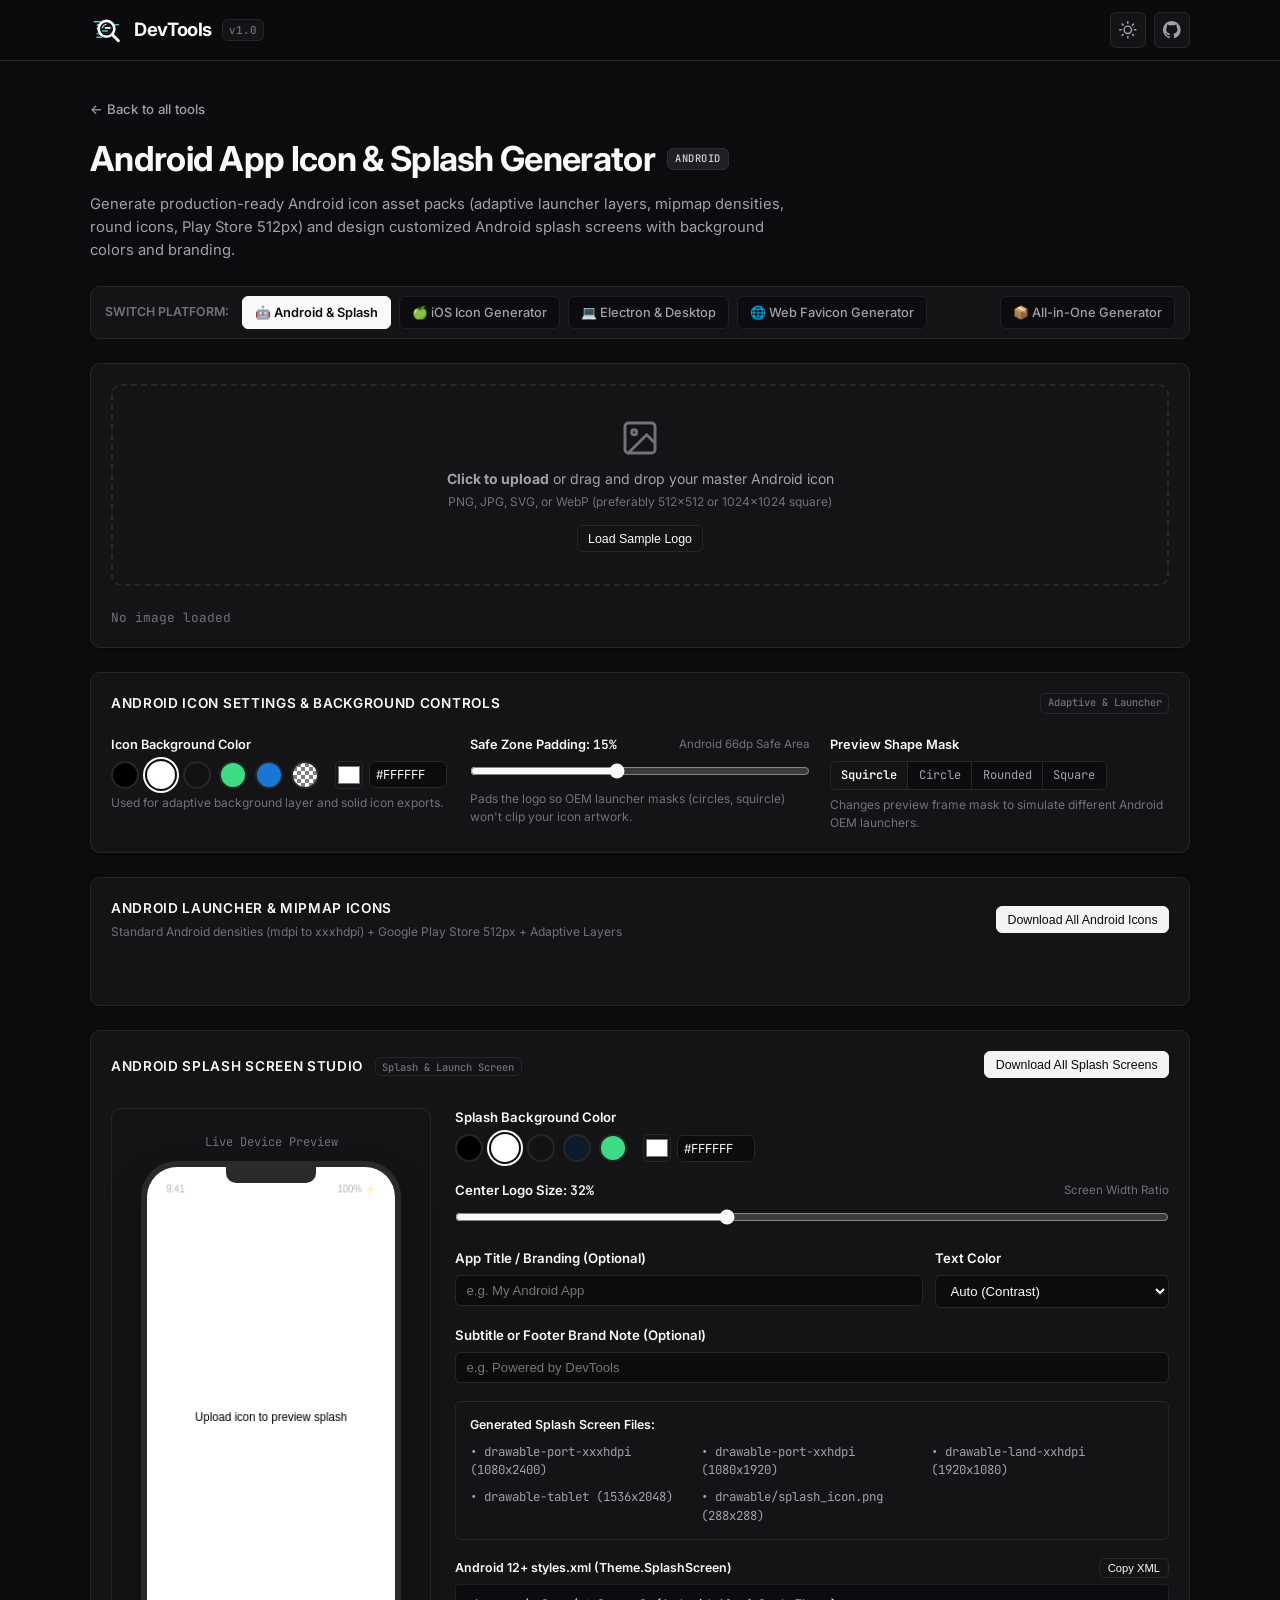
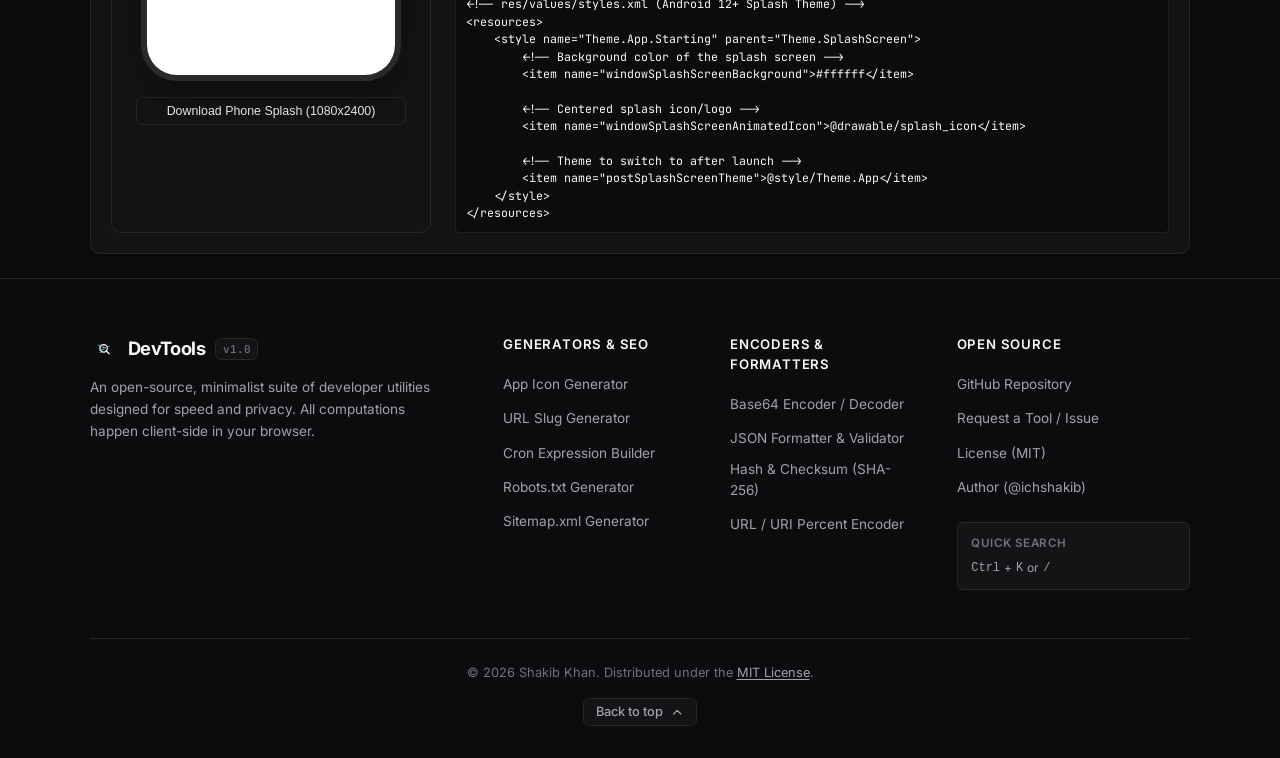
==== tools/android-icon-generator.html @ 8ea45e1c "feat: add suite of icon and splash screen generator tools for Android, iOS, Electron, and web" ====
<!DOCTYPE html>
<html lang="en">
<head>
  <meta charset="UTF-8">
  <meta name="viewport" content="width=device-width, initial-scale=1.0">
  <title>Android App Icon & Splash Screen Generator - DevTools</title>
  <meta name="description" content="Generate complete Android app icon sets (mipmap densities, adaptive icon layers, round icons, Play Store 512px) and create custom Android splash screens with background colors and branding.">
  <link rel="apple-touch-icon" sizes="180x180" href="../favicon_io/apple-touch-icon.png">
  <link rel="icon" type="image/png" sizes="32x32" href="../favicon_io/favicon-32x32.png">
  <link rel="icon" type="image/png" sizes="16x16" href="../favicon_io/favicon-16x16.png">
  <link rel="shortcut icon" href="../favicon_io/favicon.ico">
  <link rel="icon" type="image/x-icon" href="../favicon_io/favicon.ico">
  <link rel="manifest" href="../favicon_io/site.webmanifest">
  <link rel="preconnect" href="https://fonts.googleapis.com">
  <link rel="preconnect" href="https://fonts.gstatic.com" crossorigin>
  <link href="https://fonts.googleapis.com/css2?family=Inter:wght@400;500;600;700&family=JetBrains+Mono:wght@400;500&display=swap" rel="stylesheet">
  <link rel="stylesheet" href="../style.css">
  <script src="../components.js"></script>
  <style>
    .platform-nav-pills {
      display: flex;
      flex-wrap: wrap;
      gap: 0.5rem;
      margin-bottom: 1.5rem;
      padding: 0.6rem 0.85rem;
      background: var(--bg-secondary);
      border: 1px solid var(--border-color);
      border-radius: var(--radius-md);
      align-items: center;
    }
    .platform-nav-pill {
      display: inline-flex;
      align-items: center;
      gap: 0.4rem;
      padding: 0.35rem 0.75rem;
      font-size: 0.8rem;
      font-weight: 500;
      color: var(--text-secondary);
      background: var(--bg-primary);
      border: 1px solid var(--border-subtle);
      border-radius: var(--radius-sm);
      text-decoration: none;
      transition: all var(--transition-fast);
    }
    .platform-nav-pill:hover {
      border-color: var(--border-hover);
      color: var(--text-primary);
      transform: translateY(-1px);
    }
    .platform-nav-pill.active {
      background: var(--text-primary);
      color: var(--bg-primary);
      border-color: var(--text-primary);
      font-weight: 600;
    }
    .color-swatches {
      display: flex;
      align-items: center;
      gap: 0.5rem;
      flex-wrap: wrap;
    }
    .color-swatch-btn {
      width: 28px;
      height: 28px;
      border-radius: 50%;
      border: 2px solid var(--border-color);
      cursor: pointer;
      display: flex;
      align-items: center;
      justify-content: center;
      position: relative;
      transition: transform var(--transition-fast), border-color var(--transition-fast);
    }
    .color-swatch-btn:hover {
      transform: scale(1.15);
      border-color: var(--border-hover);
    }
    .color-swatch-btn.active {
      border-color: var(--text-primary);
      box-shadow: 0 0 0 2px var(--bg-primary), 0 0 0 4px var(--text-primary);
    }
    .color-swatch-btn.transparent {
      background: repeating-conic-gradient(#808080 0% 25%, #ffffff 0% 50%) 50% / 8px 8px;
    }
    .splash-mockup-wrapper {
      display: flex;
      flex-direction: column;
      align-items: center;
      background: var(--bg-secondary);
      border: 1px solid var(--border-color);
      border-radius: var(--radius-md);
      padding: 1.5rem;
    }
    .phone-frame {
      width: 260px;
      height: 520px;
      background: #000;
      border: 6px solid #2a2a2a;
      border-radius: 36px;
      box-shadow: 0 20px 40px rgba(0,0,0,0.3);
      position: relative;
      overflow: hidden;
      display: flex;
      flex-direction: column;
    }
    .phone-notch {
      width: 90px;
      height: 16px;
      background: #2a2a2a;
      position: absolute;
      top: 0;
      left: 50%;
      transform: translateX(-50%);
      border-bottom-left-radius: 10px;
      border-bottom-right-radius: 10px;
      z-index: 10;
    }
    .phone-screen-canvas {
      width: 100%;
      height: 100%;
      display: block;
    }
    .shape-btn-group {
      display: inline-flex;
      border: 1px solid var(--border-color);
      border-radius: var(--radius-sm);
      overflow: hidden;
    }
    .shape-btn {
      padding: 0.35rem 0.65rem;
      font-size: 0.75rem;
      background: var(--bg-primary);
      color: var(--text-secondary);
      border: none;
      border-right: 1px solid var(--border-color);
      cursor: pointer;
      font-family: var(--font-mono);
      transition: background var(--transition-fast), color var(--transition-fast);
    }
    .shape-btn:last-child {
      border-right: none;
    }
    .shape-btn.active {
      background: var(--bg-secondary);
      color: var(--text-primary);
      font-weight: 600;
    }
  </style>
</head>
<body>
  <!-- Shared Header -->
  <header id="site-header" class="site-header"></header>

  <main class="main-content">
    <div class="container">
      <!-- Breadcrumb & Title -->
      <div class="tool-page-header">
        <a href="../index.html" class="back-link">&larr; Back to all tools</a>
        <div class="tool-page-title-row">
          <h1 class="tool-page-title">Android App Icon & Splash Generator</h1>
          <span class="tool-badge">Android</span>
        </div>
        <p class="tool-page-desc">Generate production-ready Android icon asset packs (adaptive launcher layers, mipmap densities, round icons, Play Store 512px) and design customized Android splash screens with background colors and branding.</p>
      </div>

      <!-- Quick Platform Switcher Navigation -->
      <div class="platform-nav-pills">
        <span style="font-size: 0.775rem; font-weight: 600; color: var(--text-muted); margin-right: 0.35rem;">SWITCH PLATFORM:</span>
        <a href="android-icon-generator.html" class="platform-nav-pill active">
          <span>🤖 Android & Splash</span>
        </a>
        <a href="ios-icon-generator.html" class="platform-nav-pill">
          <span>🍏 iOS Icon Generator</span>
        </a>
        <a href="electron-icon-generator.html" class="platform-nav-pill">
          <span>💻 Electron & Desktop</span>
        </a>
        <a href="favicon-generator.html" class="platform-nav-pill">
          <span>🌐 Web Favicon Generator</span>
        </a>
        <a href="app-icon-generator.html" class="platform-nav-pill" style="margin-left: auto;">
          <span>📦 All-in-One Generator</span>
        </a>
      </div>

      <!-- Master Image Upload Dropzone -->
      <div class="tool-panel" style="margin-bottom: 1.5rem;">
        <input type="file" id="image-input" accept="image/*" style="display: none;">
        
        <div id="dropzone" class="dropzone">
          <div class="dropzone-icon">
            <svg viewBox="0 0 24 24" fill="none" stroke="currentColor" stroke-width="1.75" stroke-linecap="round" stroke-linejoin="round">
              <rect x="3" y="3" width="18" height="18" rx="2" ry="2"></rect>
              <circle cx="8.5" cy="8.5" r="1.5"></circle>
              <polyline points="21 15 16 10 5 21"></polyline>
            </svg>
          </div>
          <p class="dropzone-text"><strong>Click to upload</strong> or drag and drop your master Android icon</p>
          <p class="dropzone-subtext">PNG, JPG, SVG, or WebP (preferably 512x512 or 1024x1024 square)</p>
          <div style="margin-top: 0.85rem;">
            <button id="btn-sample-logo" class="btn-sm">Load Sample Logo</button>
          </div>
        </div>

        <div id="master-info" style="display: flex; align-items: center; justify-content: space-between; font-size: 0.8rem; color: var(--text-muted); font-family: var(--font-mono); margin-top: 0.5rem;">
          <span id="file-name-label">No image loaded</span>
          <span id="file-res-label"></span>
        </div>
      </div>

      <!-- Section 1: Android App Icon Settings & Background Controls -->
      <div class="tool-panel" style="margin-bottom: 1.5rem;">
        <div class="panel-header">
          <span class="panel-title">Android Icon Settings & Background Controls</span>
          <span class="brand-badge" style="font-size: 0.65rem;">Adaptive & Launcher</span>
        </div>

        <div style="display: grid; grid-template-columns: repeat(auto-fit, minmax(280px, 1fr)); gap: 1.25rem; margin-top: 0.5rem;">
          <!-- Background Color Selection -->
          <div>
            <label style="display: block; font-size: 0.8rem; font-weight: 600; color: var(--text-primary); margin-bottom: 0.4rem;">
              Icon Background Color
            </label>
            <div class="color-swatches" id="icon-color-swatches">
              <button class="color-swatch-btn" data-color="#000000" style="background: #000000;" title="Solid Black"></button>
              <button class="color-swatch-btn active" data-color="#ffffff" style="background: #ffffff;" title="Solid White"></button>
              <button class="color-swatch-btn" data-color="#121212" style="background: #121212;" title="Dark Charcoal"></button>
              <button class="color-swatch-btn" data-color="#3ddc84" style="background: #3ddc84;" title="Android Green"></button>
              <button class="color-swatch-btn" data-color="#1976d2" style="background: #1976d2;" title="Material Blue"></button>
              <button class="color-swatch-btn transparent" data-color="transparent" title="Transparent Background"></button>
              
              <div style="display: flex; align-items: center; gap: 0.35rem; margin-left: 0.5rem;">
                <input type="color" id="icon-bg-picker" value="#ffffff" style="width: 28px; height: 28px; padding: 0; border: 1px solid var(--border-color); border-radius: 4px; cursor: pointer; background: none;">
                <input type="text" id="icon-bg-hex" value="#FFFFFF" maxlength="7" style="width: 78px; font-family: var(--font-mono); font-size: 0.775rem; padding: 0.25rem 0.4rem; background: var(--bg-primary); border: 1px solid var(--border-color); border-radius: var(--radius-sm); color: var(--text-primary);">
              </div>
            </div>
            <span style="font-size: 0.75rem; color: var(--text-muted); display: block; margin-top: 0.35rem;">
              Used for adaptive background layer and solid icon exports.
            </span>
          </div>

          <!-- Icon Padding / Safe Zone -->
          <div>
            <div style="display: flex; justify-content: space-between; align-items: center; margin-bottom: 0.4rem;">
              <label for="icon-padding-slider" style="font-size: 0.8rem; font-weight: 600; color: var(--text-primary);">
                Safe Zone Padding: <span id="icon-padding-val" style="font-family: var(--font-mono);">15%</span>
              </label>
              <span style="font-size: 0.725rem; color: var(--text-muted);">Android 66dp Safe Area</span>
            </div>
            <input type="range" id="icon-padding-slider" min="0" max="35" value="15" style="width: 100%; accent-color: var(--text-primary); cursor: pointer;">
            <span style="font-size: 0.75rem; color: var(--text-muted); display: block; margin-top: 0.35rem;">
              Pads the logo so OEM launcher masks (circles, squircle) won't clip your icon artwork.
            </span>
          </div>

          <!-- Shape Preview Mask -->
          <div>
            <label style="display: block; font-size: 0.8rem; font-weight: 600; color: var(--text-primary); margin-bottom: 0.4rem;">
              Preview Shape Mask
            </label>
            <div class="shape-btn-group" id="shape-group">
              <button class="shape-btn active" data-shape="squircle">Squircle</button>
              <button class="shape-btn" data-shape="circle">Circle</button>
              <button class="shape-btn" data-shape="rounded">Rounded</button>
              <button class="shape-btn" data-shape="square">Square</button>
            </div>
            <span style="font-size: 0.75rem; color: var(--text-muted); display: block; margin-top: 0.35rem;">
              Changes preview frame mask to simulate different Android OEM launchers.
            </span>
          </div>
        </div>
      </div>

      <!-- Section 2: Generated Android Icons Grid -->
      <div class="tool-panel" style="margin-bottom: 1.5rem;">
        <div style="display: flex; justify-content: space-between; align-items: center; flex-wrap: wrap; gap: 0.75rem; margin-bottom: 0.85rem;">
          <div>
            <span class="panel-title" style="display: block;">Android Launcher & Mipmap Icons</span>
            <span style="font-size: 0.75rem; color: var(--text-muted);">Standard Android densities (mdpi to xxxhdpi) + Google Play Store 512px + Adaptive Layers</span>
          </div>
          <button id="btn-download-all-icons" class="btn-sm btn-primary">Download All Android Icons</button>
        </div>

        <div id="icon-grid" class="icon-preview-grid">
          <!-- Populated via JavaScript -->
        </div>
      </div>

      <!-- Section 3: Android Splash Screen Studio (Creator & Editor) -->
      <div class="tool-panel" style="margin-bottom: 1.5rem;">
        <div class="panel-header">
          <div>
            <span class="panel-title">Android Splash Screen Studio</span>
            <span class="brand-badge" style="font-size: 0.65rem; margin-left: 0.5rem;">Splash & Launch Screen</span>
          </div>
          <button id="btn-download-all-splash" class="btn-sm btn-primary">Download All Splash Screens</button>
        </div>

        <div style="display: grid; grid-template-columns: minmax(280px, 320px) 1fr; gap: 1.5rem; margin-top: 1rem;" class="splash-workspace-grid">
          <!-- Live Interactive Phone Mockup -->
          <div class="splash-mockup-wrapper">
            <span style="font-size: 0.75rem; font-family: var(--font-mono); color: var(--text-muted); margin-bottom: 0.65rem;">Live Device Preview</span>
            <div class="phone-frame">
              <div class="phone-notch"></div>
              <canvas id="splash-preview-canvas" width="260" height="520" class="phone-screen-canvas"></canvas>
            </div>
            <button id="btn-download-phone-splash" class="btn-sm" style="margin-top: 1rem; width: 100%; justify-content: center;">
              Download Phone Splash (1080x2400)
            </button>
          </div>

          <!-- Splash Customization Controls -->
          <div style="display: flex; flex-direction: column; gap: 1.15rem;">
            <!-- Splash Background Color -->
            <div>
              <label style="display: block; font-size: 0.825rem; font-weight: 600; color: var(--text-primary); margin-bottom: 0.4rem;">
                Splash Background Color
              </label>
              <div class="color-swatches" id="splash-color-swatches">
                <button class="color-swatch-btn" data-color="#000000" style="background: #000000;" title="Black Background"></button>
                <button class="color-swatch-btn active" data-color="#ffffff" style="background: #ffffff;" title="White Background"></button>
                <button class="color-swatch-btn" data-color="#121212" style="background: #121212;" title="Dark Charcoal"></button>
                <button class="color-swatch-btn" data-color="#0d1b2a" style="background: #0d1b2a;" title="Deep Navy"></button>
                <button class="color-swatch-btn" data-color="#3ddc84" style="background: #3ddc84;" title="Android Green"></button>
                
                <div style="display: flex; align-items: center; gap: 0.35rem; margin-left: 0.5rem;">
                  <input type="color" id="splash-bg-picker" value="#ffffff" style="width: 28px; height: 28px; padding: 0; border: 1px solid var(--border-color); border-radius: 4px; cursor: pointer; background: none;">
                  <input type="text" id="splash-bg-hex" value="#FFFFFF" maxlength="7" style="width: 78px; font-family: var(--font-mono); font-size: 0.775rem; padding: 0.25rem 0.4rem; background: var(--bg-primary); border: 1px solid var(--border-color); border-radius: var(--radius-sm); color: var(--text-primary);">
                </div>
              </div>
            </div>

            <!-- Logo Scale on Splash -->
            <div>
              <div style="display: flex; justify-content: space-between; align-items: center; margin-bottom: 0.4rem;">
                <label for="splash-logo-scale" style="font-size: 0.825rem; font-weight: 600; color: var(--text-primary);">
                  Center Logo Size: <span id="splash-logo-scale-val" style="font-family: var(--font-mono);">32%</span>
                </label>
                <span style="font-size: 0.725rem; color: var(--text-muted);">Screen Width Ratio</span>
              </div>
              <input type="range" id="splash-logo-scale" min="15" max="60" value="32" style="width: 100%; accent-color: var(--text-primary); cursor: pointer;">
            </div>

            <!-- App Title Branding Text -->
            <div style="display: grid; grid-template-columns: 2fr 1fr; gap: 0.75rem;">
              <div>
                <label for="splash-title-input" style="display: block; font-size: 0.825rem; font-weight: 600; color: var(--text-primary); margin-bottom: 0.35rem;">
                  App Title / Branding (Optional)
                </label>
                <input type="text" id="splash-title-input" placeholder="e.g. My Android App" style="width: 100%; padding: 0.45rem 0.65rem; font-size: 0.825rem; background: var(--bg-primary); border: 1px solid var(--border-color); border-radius: var(--radius-sm); color: var(--text-primary);">
              </div>
              <div>
                <label for="splash-title-color" style="display: block; font-size: 0.825rem; font-weight: 600; color: var(--text-primary); margin-bottom: 0.35rem;">
                  Text Color
                </label>
                <select id="splash-title-color" style="width: 100%; padding: 0.45rem 0.65rem; font-size: 0.825rem; background: var(--bg-primary); border: 1px solid var(--border-color); border-radius: var(--radius-sm); color: var(--text-primary);">
                  <option value="auto">Auto (Contrast)</option>
                  <option value="#000000">Black</option>
                  <option value="#ffffff">White</option>
                  <option value="#3ddc84">Android Green</option>
                </select>
              </div>
            </div>

            <!-- Subtitle / Tagline -->
            <div>
              <label for="splash-subtitle-input" style="display: block; font-size: 0.825rem; font-weight: 600; color: var(--text-primary); margin-bottom: 0.35rem;">
                Subtitle or Footer Brand Note (Optional)
              </label>
              <input type="text" id="splash-subtitle-input" placeholder="e.g. Powered by DevTools" style="width: 100%; padding: 0.45rem 0.65rem; font-size: 0.825rem; background: var(--bg-primary); border: 1px solid var(--border-color); border-radius: var(--radius-sm); color: var(--text-primary);">
            </div>

            <!-- Generated Splash Formats List -->
            <div style="background: var(--bg-secondary); border: 1px solid var(--border-color); border-radius: var(--radius-sm); padding: 0.85rem;">
              <span style="font-size: 0.775rem; font-weight: 600; color: var(--text-primary); display: block; margin-bottom: 0.5rem;">Generated Splash Screen Files:</span>
              <div style="display: grid; grid-template-columns: repeat(auto-fit, minmax(200px, 1fr)); gap: 0.5rem; font-size: 0.775rem; font-family: var(--font-mono); color: var(--text-secondary);">
                <div>• drawable-port-xxxhdpi (1080x2400)</div>
                <div>• drawable-port-xxhdpi (1080x1920)</div>
                <div>• drawable-land-xxhdpi (1920x1080)</div>
                <div>• drawable-tablet (1536x2048)</div>
                <div>• drawable/splash_icon.png (288x288)</div>
              </div>
            </div>

            <!-- Android 12+ Theme XML Snippet -->
            <div>
              <div style="display: flex; justify-content: space-between; align-items: center; margin-bottom: 0.35rem;">
                <span style="font-size: 0.775rem; font-weight: 600; color: var(--text-primary);">Android 12+ styles.xml (Theme.SplashScreen)</span>
                <button id="btn-copy-xml" class="btn-sm" style="padding: 0.2rem 0.5rem; font-size: 0.7rem;">Copy XML</button>
              </div>
              <pre id="code-xml-snippet" style="background: var(--bg-primary); padding: 0.65rem; border-radius: 4px; border: 1px solid var(--border-subtle); font-family: var(--font-mono); font-size: 0.725rem; color: var(--text-primary); overflow-x: auto; margin: 0;"></pre>
            </div>
          </div>
        </div>
      </div>
    </div>
  </main>

  <!-- Shared Footer -->
  <footer id="site-footer" class="site-footer"></footer>

  <script src="common.js"></script>
  <script>
    // Android Icon Specifications
    const ANDROID_ICON_SPECS = [
      { id: 'playstore', name: 'Play Store', size: 512, folder: 'google-play', filename: 'playstore-icon-512.png', type: 'standard' },
      { id: 'xxxhdpi', name: 'xxxhdpi', size: 192, folder: 'res/mipmap-xxxhdpi', filename: 'ic_launcher.png', type: 'standard' },
      { id: 'xxhdpi', name: 'xxhdpi', size: 144, folder: 'res/mipmap-xxhdpi', filename: 'ic_launcher.png', type: 'standard' },
      { id: 'xhdpi', name: 'xhdpi', size: 96, folder: 'res/mipmap-xhdpi', filename: 'ic_launcher.png', type: 'standard' },
      { id: 'hdpi', name: 'hdpi', size: 72, folder: 'res/mipmap-hdpi', filename: 'ic_launcher.png', type: 'standard' },
      { id: 'mdpi', name: 'mdpi', size: 48, folder: 'res/mipmap-mdpi', filename: 'ic_launcher.png', type: 'standard' },

      // Round variants
      { id: 'round-xxxhdpi', name: 'Round xxxhdpi', size: 192, folder: 'res/mipmap-xxxhdpi', filename: 'ic_launcher_round.png', type: 'round' },
      { id: 'round-xxhdpi', name: 'Round xxhdpi', size: 144, folder: 'res/mipmap-xxhdpi', filename: 'ic_launcher_round.png', type: 'round' },
      { id: 'round-xhdpi', name: 'Round xhdpi', size: 96, folder: 'res/mipmap-xhdpi', filename: 'ic_launcher_round.png', type: 'round' },
      { id: 'round-hdpi', name: 'Round hdpi', size: 72, folder: 'res/mipmap-hdpi', filename: 'ic_launcher_round.png', type: 'round' },
      { id: 'round-mdpi', name: 'Round mdpi', size: 48, folder: 'res/mipmap-mdpi', filename: 'ic_launcher_round.png', type: 'round' },

      // Adaptive Layers
      { id: 'adaptive-foreground', name: 'Adaptive FG', size: 432, folder: 'res/mipmap-anydpi-v26', filename: 'ic_launcher_foreground.png', type: 'adaptive-fg' },
      { id: 'adaptive-background', name: 'Adaptive BG', size: 432, folder: 'res/mipmap-anydpi-v26', filename: 'ic_launcher_background.png', type: 'adaptive-bg' },

      // Notifications
      { id: 'notif-xxxhdpi', name: 'Notification 96', size: 96, folder: 'res/drawable-xxxhdpi', filename: 'ic_stat_notify.png', type: 'notif' },
      { id: 'notif-xxhdpi', name: 'Notification 72', size: 72, folder: 'res/drawable-xxhdpi', filename: 'ic_stat_notify.png', type: 'notif' },
      { id: 'notif-xhdpi', name: 'Notification 48', size: 48, folder: 'res/drawable-xhdpi', filename: 'ic_stat_notify.png', type: 'notif' }
    ];

    // Android Splash Specifications
    const ANDROID_SPLASH_SPECS = [
      { id: 'splash-port-tall', name: 'Portrait Tall', width: 1080, height: 2400, filename: 'splash-1080x2400.png' },
      { id: 'splash-port-fhd', name: 'Portrait FHD', width: 1080, height: 1920, filename: 'splash-1080x1920.png' },
      { id: 'splash-land-fhd', name: 'Landscape FHD', width: 1920, height: 1080, filename: 'splash-1920x1080.png' },
      { id: 'splash-tablet', name: 'Tablet 4:3', width: 1536, height: 2048, filename: 'splash-1536x2048.png' },
      { id: 'splash-vector-icon', name: 'Android 12 Icon', width: 288, height: 288, filename: 'splash_icon-288x288.png' }
    ];

    let sourceImage = null;
    let iconBgColor = '#ffffff';
    let iconPadding = 15; // percent
    let currentShape = 'squircle';

    let splashBgColor = '#ffffff';
    let splashLogoScale = 32; // percent
    let splashTitle = '';
    let splashTitleColor = 'auto';
    let splashSubtitle = '';

    const iconBlobs = new Map();
    const splashBlobs = new Map();

    // DOM Elements
    const dropzone = document.getElementById('dropzone');
    const imageInput = document.getElementById('image-input');
    const fileNameLabel = document.getElementById('file-name-label');
    const fileResLabel = document.getElementById('file-res-label');
    const iconGrid = document.getElementById('icon-grid');

    // Controls
    const iconColorSwatches = document.getElementById('icon-color-swatches');
    const iconBgPicker = document.getElementById('icon-bg-picker');
    const iconBgHex = document.getElementById('icon-bg-hex');
    const iconPaddingSlider = document.getElementById('icon-padding-slider');
    const iconPaddingVal = document.getElementById('icon-padding-val');
    const shapeGroup = document.getElementById('shape-group');

    // Splash Controls
    const splashColorSwatches = document.getElementById('splash-color-swatches');
    const splashBgPicker = document.getElementById('splash-bg-picker');
    const splashBgHex = document.getElementById('splash-bg-hex');
    const splashLogoScaleSlider = document.getElementById('splash-logo-scale');
    const splashLogoScaleVal = document.getElementById('splash-logo-scale-val');
    const splashTitleInput = document.getElementById('splash-title-input');
    const splashTitleColorSelect = document.getElementById('splash-title-color');
    const splashSubtitleInput = document.getElementById('splash-subtitle-input');
    const splashPreviewCanvas = document.getElementById('splash-preview-canvas');
    const codeXmlSnippet = document.getElementById('code-xml-snippet');

    // File Upload Handling
    dropzone.addEventListener('click', () => imageInput.click());

    dropzone.addEventListener('dragover', (e) => {
      e.preventDefault();
      dropzone.classList.add('dragover');
    });

    dropzone.addEventListener('dragleave', () => dropzone.classList.remove('dragover'));

    dropzone.addEventListener('drop', (e) => {
      e.preventDefault();
      dropzone.classList.remove('dragover');
      if (e.dataTransfer.files && e.dataTransfer.files[0]) {
        processFile(e.dataTransfer.files[0]);
      }
    });

    imageInput.addEventListener('change', (e) => {
      if (e.target.files && e.target.files[0]) {
        processFile(e.target.files[0]);
      }
    });

    function processFile(file) {
      if (!file.type.startsWith('image/')) {
        showToast('Invalid file', 'Please upload a valid image file (PNG, JPG, SVG, WebP).');
        return;
      }

      fileNameLabel.textContent = file.name;
      const reader = new FileReader();
      reader.onload = (ev) => {
        const img = new Image();
        img.onload = () => {
          sourceImage = img;
          fileResLabel.textContent = `${img.naturalWidth} × ${img.naturalHeight} px`;
          renderAll();
          showToast('Image Loaded', 'Master image ready for Android generation.');
        };
        img.src = ev.target.result;
      };
      reader.readAsDataURL(file);
    }

    // Sample logo loader
    document.getElementById('btn-sample-logo').addEventListener('click', (e) => {
      e.stopPropagation();
      const canvas = document.createElement('canvas');
      canvas.width = 512;
      canvas.height = 512;
      const ctx = canvas.getContext('2d');

      // Android Robot Inspired Logo
      ctx.fillStyle = '#3ddc84';
      ctx.beginPath();
      ctx.arc(256, 256, 170, 0, Math.PI * 2);
      ctx.fill();

      ctx.fillStyle = '#073042';
      // Head
      ctx.beginPath();
      ctx.arc(256, 230, 90, Math.PI, 0, false);
      ctx.fill();
      // Eyes
      ctx.fillStyle = '#ffffff';
      ctx.beginPath();
      ctx.arc(220, 195, 10, 0, Math.PI * 2);
      ctx.arc(292, 195, 10, 0, Math.PI * 2);
      ctx.fill();
      // Antennas
      ctx.strokeStyle = '#073042';
      ctx.lineWidth = 10;
      ctx.lineCap = 'round';
      ctx.beginPath();
      ctx.moveTo(215, 150);
      ctx.lineTo(195, 115);
      ctx.moveTo(297, 150);
      ctx.lineTo(317, 115);
      ctx.stroke();

      const img = new Image();
      img.onload = () => {
        sourceImage = img;
        fileNameLabel.textContent = 'sample-android-robot.png';
        fileResLabel.textContent = '512 × 512 px';
        renderAll();
        showToast('Sample Loaded', 'Demo Android robot logo ready.');
      };
      img.src = canvas.toDataURL('image/png');
    });

    // Icon Background Swatches
    iconColorSwatches.querySelectorAll('.color-swatch-btn').forEach(btn => {
      btn.addEventListener('click', () => {
        iconColorSwatches.querySelectorAll('.color-swatch-btn').forEach(b => b.classList.remove('active'));
        btn.classList.add('active');
        iconBgColor = btn.dataset.color;
        if (iconBgColor !== 'transparent') {
          iconBgPicker.value = iconBgColor;
          iconBgHex.value = iconBgColor.toUpperCase();
        }
        renderIcons();
      });
    });

    iconBgPicker.addEventListener('input', (e) => {
      iconBgColor = e.target.value;
      iconBgHex.value = iconBgColor.toUpperCase();
      iconColorSwatches.querySelectorAll('.color-swatch-btn').forEach(b => b.classList.remove('active'));
      renderIcons();
    });

    iconBgHex.addEventListener('change', (e) => {
      let val = e.target.value.trim();
      if (!val.startsWith('#')) val = '#' + val;
      if (/^#[0-9A-Fa-f]{6}$/.test(val)) {
        iconBgColor = val;
        iconBgPicker.value = val;
        iconColorSwatches.querySelectorAll('.color-swatch-btn').forEach(b => b.classList.remove('active'));
        renderIcons();
      }
    });

    // Icon Padding Slider
    iconPaddingSlider.addEventListener('input', (e) => {
      iconPadding = parseInt(e.target.value, 10);
      iconPaddingVal.textContent = `${iconPadding}%`;
      renderIcons();
    });

    // Shape Group
    shapeGroup.querySelectorAll('.shape-btn').forEach(btn => {
      btn.addEventListener('click', () => {
        shapeGroup.querySelectorAll('.shape-btn').forEach(b => b.classList.remove('active'));
        btn.classList.add('active');
        currentShape = btn.dataset.shape;
        updateShapeMasks();
      });
    });

    function updateShapeMasks() {
      const radiusMap = {
        squircle: '28%',
        circle: '50%',
        rounded: '16px',
        square: '0px'
      };
      document.querySelectorAll('.icon-img-wrap').forEach(wrap => {
        wrap.style.borderRadius = radiusMap[currentShape] || '12px';
      });
    }

    // Render Android Icons
    function renderIcons() {
      if (!sourceImage) return;

      iconGrid.innerHTML = '';
      iconBlobs.clear();

      ANDROID_ICON_SPECS.forEach(spec => {
        const canvas = document.createElement('canvas');
        canvas.width = spec.size;
        canvas.height = spec.size;
        const ctx = canvas.getContext('2d');
        ctx.imageSmoothingQuality = 'high';

        // Draw Background
        if (spec.type === 'adaptive-bg') {
          // Adaptive background layer
          if (iconBgColor === 'transparent') {
            ctx.fillStyle = '#ffffff';
          } else {
            ctx.fillStyle = iconBgColor;
          }
          ctx.fillRect(0, 0, spec.size, spec.size);
        } else if (spec.type === 'round') {
          // Clip round icon
          ctx.save();
          ctx.beginPath();
          ctx.arc(spec.size / 2, spec.size / 2, spec.size / 2, 0, Math.PI * 2);
          ctx.clip();
          if (iconBgColor !== 'transparent') {
            ctx.fillStyle = iconBgColor;
            ctx.fillRect(0, 0, spec.size, spec.size);
          }
          drawPaddedLogo(ctx, spec.size);
          ctx.restore();
        } else if (spec.type === 'notif') {
          // Notification silhouette (alpha)
          drawPaddedLogo(ctx, spec.size);
        } else {
          // Standard and Foreground
          if (spec.type !== 'adaptive-fg' && iconBgColor !== 'transparent') {
            ctx.fillStyle = iconBgColor;
            ctx.fillRect(0, 0, spec.size, spec.size);
          }
          drawPaddedLogo(ctx, spec.size);
        }

        canvas.toBlob((blob) => {
          if (!blob) return;
          const fullPathKey = `${spec.folder}/${spec.filename}`;
          iconBlobs.set(fullPathKey, blob);

          const card = document.createElement('div');
          card.className = 'icon-preview-card';
          card.innerHTML = `
            <div class="icon-img-wrap" style="border-radius: ${currentShape === 'circle' ? '50%' : currentShape === 'squircle' ? '28%' : currentShape === 'square' ? '0' : '16px'};">
              <img src="${URL.createObjectURL(blob)}" alt="${spec.name}">
            </div>
            <span class="icon-label" title="${spec.filename}">${spec.name}</span>
            <span class="icon-size-badge">${spec.size}x${spec.size}</span>
            <button class="btn-sm" style="margin-top: 0.25rem; width: 100%; justify-content: center;">Download</button>
          `;

          card.querySelector('button').addEventListener('click', () => {
            const a = document.createElement('a');
            a.href = URL.createObjectURL(blob);
            a.download = spec.filename;
            a.click();
            showToast('Saved', `Downloaded ${spec.filename}`);
          });

          iconGrid.appendChild(card);
        }, 'image/png');
      });
    }

    function drawPaddedLogo(ctx, size) {
      const padFactor = iconPadding / 100;
      const pad = size * padFactor;
      const drawSize = size - (pad * 2);
      ctx.drawImage(sourceImage, pad, pad, drawSize, drawSize);
    }

    // Splash Controls
    splashColorSwatches.querySelectorAll('.color-swatch-btn').forEach(btn => {
      btn.addEventListener('click', () => {
        splashColorSwatches.querySelectorAll('.color-swatch-btn').forEach(b => b.classList.remove('active'));
        btn.classList.add('active');
        splashBgColor = btn.dataset.color;
        splashBgPicker.value = splashBgColor;
        splashBgHex.value = splashBgColor.toUpperCase();
        renderSplash();
      });
    });

    splashBgPicker.addEventListener('input', (e) => {
      splashBgColor = e.target.value;
      splashBgHex.value = splashBgColor.toUpperCase();
      splashColorSwatches.querySelectorAll('.color-swatch-btn').forEach(b => b.classList.remove('active'));
      renderSplash();
    });

    splashBgHex.addEventListener('change', (e) => {
      let val = e.target.value.trim();
      if (!val.startsWith('#')) val = '#' + val;
      if (/^#[0-9A-Fa-f]{6}$/.test(val)) {
        splashBgColor = val;
        splashBgPicker.value = val;
        splashColorSwatches.querySelectorAll('.color-swatch-btn').forEach(b => b.classList.remove('active'));
        renderSplash();
      }
    });

    splashLogoScaleSlider.addEventListener('input', (e) => {
      splashLogoScale = parseInt(e.target.value, 10);
      splashLogoScaleVal.textContent = `${splashLogoScale}%`;
      renderSplash();
    });

    splashTitleInput.addEventListener('input', (e) => {
      splashTitle = e.target.value;
      renderSplash();
    });

    splashTitleColorSelect.addEventListener('change', (e) => {
      splashTitleColor = e.target.value;
      renderSplash();
    });

    splashSubtitleInput.addEventListener('input', (e) => {
      splashSubtitle = e.target.value;
      renderSplash();
    });

    // Render Splash Screen & Phone Mockup
    function renderSplash() {
      const pCtx = splashPreviewCanvas.getContext('2d');
      const w = splashPreviewCanvas.width;
      const h = splashPreviewCanvas.height;

      // Draw Splash Background
      pCtx.fillStyle = splashBgColor;
      pCtx.fillRect(0, 0, w, h);

      // Status Bar Indication
      pCtx.fillStyle = getContrastColor(splashBgColor) === '#ffffff' ? 'rgba(255,255,255,0.4)' : 'rgba(0,0,0,0.3)';
      pCtx.font = '10px Inter, sans-serif';
      pCtx.textAlign = 'left';
      pCtx.fillText('9:41', 20, 26);
      pCtx.textAlign = 'right';
      pCtx.fillText('100% ⚡', w - 20, 26);

      if (sourceImage) {
        // Draw Centered Logo
        const logoScale = splashLogoScale / 100;
        const logoSize = w * logoScale;
        const logoX = (w - logoSize) / 2;
        const logoY = (h - logoSize) / 2 - (splashTitle ? 20 : 0);

        pCtx.imageSmoothingQuality = 'high';
        pCtx.drawImage(sourceImage, logoX, logoY, logoSize, logoSize);

        // Draw Title
        if (splashTitle) {
          const textColor = splashTitleColor === 'auto' ? getContrastColor(splashBgColor) : splashTitleColor;
          pCtx.fillStyle = textColor;
          pCtx.font = 'bold 14px Inter, sans-serif';
          pCtx.textAlign = 'center';
          pCtx.fillText(splashTitle, w / 2, logoY + logoSize + 28);
        }

        // Draw Subtitle / Footer Brand
        if (splashSubtitle) {
          const subColor = splashTitleColor === 'auto' ? getContrastColor(splashBgColor) : splashTitleColor;
          pCtx.fillStyle = subColor;
          pCtx.globalAlpha = 0.65;
          pCtx.font = '10px Inter, sans-serif';
          pCtx.textAlign = 'center';
          pCtx.fillText(splashSubtitle, w / 2, h - 35);
          pCtx.globalAlpha = 1.0;
        }
      } else {
        pCtx.fillStyle = getContrastColor(splashBgColor);
        pCtx.font = '12px Inter, sans-serif';
        pCtx.textAlign = 'center';
        pCtx.fillText('Upload icon to preview splash', w / 2, h / 2);
      }

      // Generate Splash Blobs for Export
      generateSplashBlobs();
      updateXmlSnippet();
    }

    function getContrastColor(hexColor) {
      if (!hexColor || hexColor === 'transparent') return '#000000';
      const c = hexColor.replace('#', '');
      const r = parseInt(c.substr(0, 2), 16) || 0;
      const g = parseInt(c.substr(2, 2), 16) || 0;
      const b = parseInt(c.substr(4, 2), 16) || 0;
      const yiq = ((r * 299) + (g * 587) + (b * 114)) / 1000;
      return yiq >= 128 ? '#000000' : '#ffffff';
    }

    async function generateSplashBlobs() {
      if (!sourceImage) return;
      splashBlobs.clear();

      for (const spec of ANDROID_SPLASH_SPECS) {
        const canvas = document.createElement('canvas');
        canvas.width = spec.width;
        canvas.height = spec.height;
        const ctx = canvas.getContext('2d');
        ctx.imageSmoothingQuality = 'high';

        // Background
        ctx.fillStyle = splashBgColor;
        ctx.fillRect(0, 0, spec.width, spec.height);

        if (spec.id === 'splash-vector-icon') {
          // Android 12 Icon: just the logo inside 288x288 with safe margin
          const pad = spec.width * 0.15;
          ctx.drawImage(sourceImage, pad, pad, spec.width - pad*2, spec.height - pad*2);
        } else {
          // Full Splash
          const logoScale = splashLogoScale / 100;
          const logoSize = Math.min(spec.width, spec.height) * logoScale;
          const logoX = (spec.width - logoSize) / 2;
          const logoY = (spec.height - logoSize) / 2 - (splashTitle ? spec.height * 0.03 : 0);

          ctx.drawImage(sourceImage, logoX, logoY, logoSize, logoSize);

          if (splashTitle) {
            const textColor = splashTitleColor === 'auto' ? getContrastColor(splashBgColor) : splashTitleColor;
            ctx.fillStyle = textColor;
            const fontSize = Math.round(spec.width * 0.045);
            ctx.font = `bold ${fontSize}px Inter, sans-serif`;
            ctx.textAlign = 'center';
            ctx.fillText(splashTitle, spec.width / 2, logoY + logoSize + (fontSize * 1.5));
          }

          if (splashSubtitle) {
            const subColor = splashTitleColor === 'auto' ? getContrastColor(splashBgColor) : splashTitleColor;
            ctx.fillStyle = subColor;
            ctx.globalAlpha = 0.7;
            const subSize = Math.round(spec.width * 0.026);
            ctx.font = `${subSize}px Inter, sans-serif`;
            ctx.textAlign = 'center';
            ctx.fillText(splashSubtitle, spec.width / 2, spec.height - (spec.height * 0.05));
            ctx.globalAlpha = 1.0;
          }
        }

        const blob = await new Promise(r => canvas.toBlob(r, 'image/png'));
        if (blob) splashBlobs.set(spec.filename, blob);
      }
    }

    function updateXmlSnippet() {
      const xml = `<!-- res/values/styles.xml (Android 12+ Splash Theme) -->
<resources>
    <style name="Theme.App.Starting" parent="Theme.SplashScreen">
        <!-- Background color of the splash screen -->
        <item name="windowSplashScreenBackground">${splashBgColor}</item>

        <!-- Centered splash icon/logo -->
        <item name="windowSplashScreenAnimatedIcon">@drawable/splash_icon</item>

        <!-- Theme to switch to after launch -->
        <item name="postSplashScreenTheme">@style/Theme.App</item>
    </style>
</resources>`;
      codeXmlSnippet.textContent = xml;
    }

    document.getElementById('btn-copy-xml').addEventListener('click', () => {
      copyToClipboard(codeXmlSnippet.textContent, 'Android Splash XML');
    });

    // Download Phone Splash Directly
    document.getElementById('btn-download-phone-splash').addEventListener('click', () => {
      const blob = splashBlobs.get('splash-1080x2400.png');
      if (!blob) {
        showToast('No Image', 'Please upload an image first.');
        return;
      }
      const a = document.createElement('a');
      a.href = URL.createObjectURL(blob);
      a.download = 'splash-1080x2400.png';
      a.click();
      showToast('Saved', 'Downloaded Phone Splash (1080x2400)');
    });

    // Download All Android Icons
    document.getElementById('btn-download-all-icons').addEventListener('click', () => {
      if (iconBlobs.size === 0) {
        showToast('No Icons', 'Please upload or load an image first.');
        return;
      }
      let count = 0;
      iconBlobs.forEach((blob, path) => {
        const filename = path.split('/').pop();
        setTimeout(() => {
          const a = document.createElement('a');
          a.href = URL.createObjectURL(blob);
          a.download = filename;
          document.body.appendChild(a);
          a.click();
          document.body.removeChild(a);
        }, count * 180);
        count++;
      });
      showToast('Downloading Icons', `Exporting ${count} Android icons.`);
    });

    // Download All Splash Screens
    document.getElementById('btn-download-all-splash').addEventListener('click', () => {
      if (splashBlobs.size === 0) {
        showToast('No Splash Screens', 'Please upload or load an image first.');
        return;
      }
      let count = 0;
      splashBlobs.forEach((blob, filename) => {
        setTimeout(() => {
          const a = document.createElement('a');
          a.href = URL.createObjectURL(blob);
          a.download = filename;
          document.body.appendChild(a);
          a.click();
          document.body.removeChild(a);
        }, count * 200);
        count++;
      });
      showToast('Downloading Splash', `Exporting ${count} Android splash screens.`);
    });

    function renderAll() {
      renderIcons();
      renderSplash();
    }

    // Initial Empty Render
    renderSplash();
  </script>
</body>
</html>
---- style.css ----
/* ==========================================================================
   DevTools Stylesheet - Minimalist Monochrome Developer Utilities
   No blue/indigo colors, clean borders, crisp typography, distraction-free
   Fully responsive across all screen sizes (mobile, tablet, desktop)
   ========================================================================== */

:root {
  /* Dark Mode (Default) - Pure Minimalist Palette */
  --bg-primary: #0c0c0e;
  --bg-secondary: #141417;
  --bg-surface: #18181b;
  --bg-surface-hover: #222226;
  --bg-card: #141416;
  --bg-card-hover: #1b1b1f;
  
  --border-color: #27272a;
  --border-subtle: #202024;
  --border-hover: #52525b;
  --border-focus: #a1a1aa;
  
  --text-primary: #fafafa;
  --text-secondary: #a1a1aa;
  --text-muted: #71717a;
  
  --badge-bg: #202024;
  --badge-text: #d4d4d8;
  --badge-border: #2e2e33;

  --btn-active-bg: #f4f4f5;
  --btn-active-text: #09090b;

  --scrollbar-thumb: #27272a;
  --scrollbar-thumb-hover: #3f3f46;
  --scrollbar-track: transparent;

  --shadow-card: 0 1px 3px rgba(0, 0, 0, 0.4);
  --shadow-hover: 0 4px 12px rgba(0, 0, 0, 0.5);
  
  --radius-sm: 6px;
  --radius-md: 10px;
  --radius-lg: 14px;
  --radius-full: 9999px;
  
  --font-sans: 'Inter', -apple-system, BlinkMacSystemFont, 'Segoe UI', Roboto, sans-serif;
  --font-mono: 'JetBrains Mono', 'Fira Code', monospace;
  
  --logo-rim: #fafafa;
  --logo-glass: rgba(255, 255, 255, 0.05);
  --logo-accent: #2dd4bf;
  --logo-main: #ffffff;
  --logo-refl: #fef9c3;

  --transition: 0.15s ease;
}

/* Light Mode - Pure Minimalist Palette */
[data-theme="light"] {
  --bg-primary: #fafafa;
  --bg-secondary: #f4f4f5;
  --bg-surface: #ffffff;
  --bg-surface-hover: #f4f4f5;
  --bg-card: #ffffff;
  --bg-card-hover: #fafafa;
  
  --border-color: #e4e4e7;
  --border-subtle: #f0f0f2;
  --border-hover: #a1a1aa;
  --border-focus: #18181b;
  
  --text-primary: #09090b;
  --text-secondary: #52525b;
  --text-muted: #a1a1aa;
  
  --badge-bg: #f4f4f5;
  --badge-text: #3f3f46;
  --badge-border: #e4e4e7;

  --btn-active-bg: #09090b;
  --btn-active-text: #fafafa;

  --scrollbar-thumb: #d4d4d8;
  --scrollbar-thumb-hover: #a1a1aa;
  --scrollbar-track: transparent;

  --logo-rim: #18181b;
  --logo-glass: rgba(0, 0, 0, 0.04);
  --logo-accent: #0d9488;
  --logo-main: #18181b;
  --logo-refl: #ca8a04;

  --shadow-card: 0 1px 3px rgba(0, 0, 0, 0.04);
  --shadow-hover: 0 4px 12px rgba(0, 0, 0, 0.08);
}

/* Base Reset */
*, *::before, *::after {
  box-sizing: border-box;
  margin: 0;
  padding: 0;
}

/* Minimalist Scrollbar UI (Firefox & Standard) */
* {
  scrollbar-width: thin;
  scrollbar-color: var(--scrollbar-thumb) var(--scrollbar-track);
}

/* Minimalist Scrollbar UI (Webkit: Chrome, Safari, Edge) */
::-webkit-scrollbar {
  width: 6px;
  height: 6px;
}

::-webkit-scrollbar-track {
  background: var(--scrollbar-track);
}

::-webkit-scrollbar-thumb {
  background-color: var(--scrollbar-thumb);
  border-radius: var(--radius-full);
  transition: background-color var(--transition);
}

::-webkit-scrollbar-thumb:hover {
  background-color: var(--scrollbar-thumb-hover);
}

::-webkit-scrollbar-corner {
  background: transparent;
}

html {
  font-size: 16px;
  scroll-behavior: smooth;
  max-width: 100%;
}

body {
  font-family: var(--font-sans);
  background-color: var(--bg-primary);
  color: var(--text-primary);
  min-height: 100vh;
  line-height: 1.5;
  -webkit-font-smoothing: antialiased;
  -moz-osx-font-smoothing: grayscale;
  max-width: 100%;
  transition: background-color var(--transition), color var(--transition);
}

.main-content {
  padding-top: 3.75rem;
}

.container {
  width: 100%;
  max-width: 1140px;
  margin: 0 auto;
  padding: 0 1.25rem;
}

/* Fixed Header - Pinned at top on scroll */
.site-header {
  position: fixed;
  top: 0;
  left: 0;
  right: 0;
  width: 100%;
  z-index: 100;
  background: rgba(12, 12, 14, 0.92);
  backdrop-filter: blur(12px);
  -webkit-backdrop-filter: blur(12px);
  border-bottom: 1px solid var(--border-color);
  transition: background var(--transition), border-color var(--transition);
}

[data-theme="light"] .site-header {
  background: rgba(250, 250, 250, 0.92);
}

.header-inner {
  height: 3.75rem;
  display: flex;
  align-items: center;
  justify-content: space-between;
  gap: 0.75rem;
}

.brand {
  display: flex;
  align-items: center;
  gap: 0.6rem;
  text-decoration: none;
  color: var(--text-primary);
  min-width: 0;
}

.brand-icon {
  width: 2.15rem;
  height: 2.15rem;
  flex-shrink: 0;
  display: flex;
  align-items: center;
  justify-content: center;
  background: transparent;
}

.brand-icon.small {
  width: 1.85rem;
  height: 1.85rem;
}

.brand-icon svg {
  width: 100%;
  height: 100%;
  display: block;
}

.logo-rim {
  stroke: var(--logo-rim);
  transition: stroke var(--transition);
}

.logo-glass {
  fill: var(--logo-glass);
  transition: fill var(--transition);
}

.logo-accent {
  fill: var(--logo-accent);
  transition: fill var(--transition);
}

.logo-main {
  fill: var(--logo-main);
  transition: fill var(--transition);
}

.logo-refl {
  stroke: var(--logo-refl);
  transition: stroke var(--transition);
}

.brand-name {
  font-size: 1.15rem;
  font-weight: 700;
  letter-spacing: -0.02em;
  white-space: nowrap;
}

.brand-badge {
  font-size: 0.68rem;
  font-family: var(--font-mono);
  font-weight: 500;
  background: var(--bg-secondary);
  color: var(--text-muted);
  padding: 0.1rem 0.4rem;
  border-radius: var(--radius-sm);
  border: 1px solid var(--border-color);
  white-space: nowrap;
}

.header-actions {
  display: flex;
  align-items: center;
  gap: 0.5rem;
  flex-shrink: 0;
}

.icon-button {
  width: 2.25rem;
  height: 2.25rem;
  border-radius: var(--radius-sm);
  border: 1px solid var(--border-color);
  background: var(--bg-card);
  color: var(--text-secondary);
  display: flex;
  align-items: center;
  justify-content: center;
  cursor: pointer;
  transition: all var(--transition);
  text-decoration: none;
  flex-shrink: 0;
}

.icon-button:hover {
  color: var(--text-primary);
  border-color: var(--border-hover);
  background: var(--bg-surface-hover);
}

.icon-button svg {
  width: 1.1rem;
  height: 1.1rem;
}

/* Theme Toggle Icons */
[data-theme="dark"] .sun-icon {
  display: block;
}
[data-theme="dark"] .moon-icon {
  display: none;
}
[data-theme="light"] .sun-icon {
  display: none;
}
[data-theme="light"] .moon-icon {
  display: block;
}

/* Hero Section */
.hero-section {
  padding: 3.5rem 0 2rem;
  text-align: center;
}

.hero-container {
  max-width: 680px;
}

.hero-badge {
  display: inline-block;
  padding: 0.25rem 0.75rem;
  border-radius: var(--radius-full);
  background: var(--bg-secondary);
  border: 1px solid var(--border-color);
  font-size: 0.75rem;
  font-weight: 500;
  color: var(--text-secondary);
  margin-bottom: 1rem;
}

.hero-title {
  font-size: clamp(1.85rem, 5vw, 2.5rem);
  font-weight: 700;
  letter-spacing: -0.03em;
  margin-bottom: 0.75rem;
  color: var(--text-primary);
  line-height: 1.2;
}

.hero-subtitle {
  font-size: clamp(0.875rem, 2.5vw, 1rem);
  color: var(--text-secondary);
  line-height: 1.6;
  margin-bottom: 2rem;
  padding: 0 0.5rem;
}

/* Search Box */
.search-wrapper {
  max-width: 540px;
  width: 100%;
  margin: 0 auto 1.75rem;
}

.search-box {
  position: relative;
  display: flex;
  align-items: center;
  background: var(--bg-card);
  border: 1px solid var(--border-color);
  border-radius: var(--radius-md);
  padding: 0.25rem 0.75rem 0.25rem 1rem;
  box-shadow: var(--shadow-card);
  transition: border-color var(--transition);
  width: 100%;
}

.search-box:focus-within {
  border-color: var(--border-focus);
}

.search-icon {
  width: 1.15rem;
  height: 1.15rem;
  color: var(--text-muted);
  flex-shrink: 0;
  margin-right: 0.65rem;
}

.search-box input {
  flex: 1;
  border: none;
  outline: none;
  background: transparent;
  color: var(--text-primary);
  font-family: inherit;
  font-size: 16px; /* Prevents auto-zoom in iOS Safari */
  padding: 0.55rem 0;
  min-width: 0;
}

.search-box input::placeholder {
  color: var(--text-muted);
}

.search-clear {
  background: none;
  border: none;
  color: var(--text-muted);
  width: 1.5rem;
  height: 1.5rem;
  display: flex;
  align-items: center;
  justify-content: center;
  cursor: pointer;
  border-radius: 50%;
  margin-right: 0.4rem;
  flex-shrink: 0;
}

.search-clear:hover {
  color: var(--text-primary);
}

.search-clear svg {
  width: 0.9rem;
  height: 0.9rem;
}

.search-shortcut {
  display: flex;
  align-items: center;
  gap: 0.2rem;
  flex-shrink: 0;
}

.kbd-key {
  font-family: var(--font-mono);
  font-size: 0.7rem;
  padding: 0.15rem 0.35rem;
  border-radius: 3px;
  background: var(--bg-secondary);
  border: 1px solid var(--border-color);
  color: var(--text-muted);
}

/* Category Filter Pills */
.category-filters {
  display: flex;
  flex-wrap: wrap;
  justify-content: center;
  gap: 0.4rem;
}

.filter-pill {
  border: 1px solid var(--border-color);
  background: var(--bg-card);
  color: var(--text-secondary);
  padding: 0.35rem 0.75rem;
  border-radius: var(--radius-full);
  font-size: 0.8rem;
  font-weight: 500;
  cursor: pointer;
  display: inline-flex;
  align-items: center;
  gap: 0.4rem;
  transition: all var(--transition);
  white-space: nowrap;
  user-select: none;
}

.filter-pill:hover {
  color: var(--text-primary);
  border-color: var(--border-hover);
}

.filter-pill.active {
  background: var(--btn-active-bg);
  border-color: var(--btn-active-bg);
  color: var(--btn-active-text);
  font-weight: 600;
}

.filter-count {
  font-size: 0.7rem;
  font-family: var(--font-mono);
  padding: 0.05rem 0.35rem;
  border-radius: var(--radius-full);
  background: rgba(125, 125, 125, 0.15);
  color: inherit;
}

.filter-pill.active .filter-count {
  background: rgba(0, 0, 0, 0.2);
}

[data-theme="light"] .filter-pill.active .filter-count {
  background: rgba(255, 255, 255, 0.3);
}

/* Tools Section */
.tools-section {
  padding: 1.5rem 0 4.5rem;
}

.section-meta {
  display: flex;
  justify-content: space-between;
  align-items: center;
  flex-wrap: wrap;
  gap: 0.5rem;
  margin-bottom: 1.25rem;
  padding-bottom: 0.6rem;
  border-bottom: 1px solid var(--border-color);
}

.section-heading {
  font-size: 1.15rem;
  font-weight: 600;
  letter-spacing: -0.01em;
}

.results-stats {
  font-size: 0.8rem;
  color: var(--text-muted);
  font-family: var(--font-mono);
}

/* Tools Grid */
.tools-grid {
  display: grid;
  grid-template-columns: repeat(auto-fill, minmax(310px, 1fr));
  gap: 1rem;
}

/* Tool Card - Clean & Minimal */
.tool-card {
  position: relative;
  background: var(--bg-card);
  border: 1px solid var(--border-color);
  border-radius: var(--radius-md);
  padding: 1.25rem;
  display: flex;
  flex-direction: column;
  justify-content: space-between;
  text-decoration: none;
  color: inherit;
  cursor: pointer;
  transition: border-color var(--transition), transform var(--transition), background-color var(--transition);
  box-shadow: var(--shadow-card);
  word-break: break-word;
  overflow-wrap: anywhere;
}

.tool-card:hover {
  transform: translateY(-2px);
  border-color: var(--border-hover);
  background: var(--bg-card-hover);
}

.card-header {
  display: flex;
  align-items: flex-start;
  justify-content: space-between;
  margin-bottom: 0.9rem;
  gap: 0.5rem;
}

.tool-icon-wrapper {
  width: 2.25rem;
  height: 2.25rem;
  border-radius: var(--radius-sm);
  display: flex;
  align-items: center;
  justify-content: center;
  background: var(--bg-secondary);
  color: var(--text-primary);
  border: 1px solid var(--border-color);
  flex-shrink: 0;
}

.tool-icon-wrapper svg {
  width: 1.15rem;
  height: 1.15rem;
}

.tool-badge {
  font-size: 0.65rem;
  font-family: var(--font-mono);
  font-weight: 500;
  text-transform: uppercase;
  letter-spacing: 0.05em;
  padding: 0.15rem 0.45rem;
  border-radius: var(--radius-sm);
  background: var(--badge-bg);
  color: var(--badge-text);
  border: 1px solid var(--badge-border);
  white-space: nowrap;
}

.card-body {
  flex: 1;
  margin-bottom: 1rem;
}

.tool-title {
  font-size: 1.05rem;
  font-weight: 600;
  margin-bottom: 0.4rem;
  color: var(--text-primary);
  letter-spacing: -0.01em;
}

.tool-desc {
  font-size: 0.85rem;
  color: var(--text-secondary);
  line-height: 1.5;
}

.card-footer {
  display: flex;
  align-items: center;
  justify-content: space-between;
  padding-top: 0.85rem;
  border-top: 1px solid var(--border-subtle);
  margin-top: auto;
  gap: 0.5rem;
}

.tool-tags {
  display: flex;
  flex-wrap: wrap;
  gap: 0.25rem;
}

.tag-item {
  font-size: 0.7rem;
  font-family: var(--font-mono);
  color: var(--text-muted);
  background: var(--bg-secondary);
  padding: 0.1rem 0.35rem;
  border-radius: 3px;
  white-space: nowrap;
}

.card-action-btn {
  display: inline-flex;
  align-items: center;
  gap: 0.25rem;
  font-size: 0.775rem;
  font-weight: 600;
  color: var(--text-secondary);
  transition: color var(--transition), transform var(--transition);
  white-space: nowrap;
  flex-shrink: 0;
}

.tool-card:hover .card-action-btn {
  color: var(--text-primary);
  transform: translateX(2px);
}

.card-action-btn svg {
  width: 0.85rem;
  height: 0.85rem;
}

/* Empty State */
.empty-state {
  text-align: center;
  padding: 3rem 1.25rem;
  background: var(--bg-card);
  border: 1px dashed var(--border-color);
  border-radius: var(--radius-md);
  max-width: 440px;
  margin: 2rem auto;
}

.empty-icon {
  width: 2.5rem;
  height: 2.5rem;
  margin: 0 auto 1rem;
  color: var(--text-muted);
}

.empty-icon svg {
  width: 100%;
  height: 100%;
}

.empty-state h3 {
  font-size: 1.1rem;
  margin-bottom: 0.4rem;
}

.empty-state p {
  color: var(--text-secondary);
  font-size: 0.85rem;
  margin-bottom: 1.25rem;
}

.btn {
  display: inline-flex;
  align-items: center;
  justify-content: center;
  padding: 0.5rem 1rem;
  font-size: 0.825rem;
  font-weight: 500;
  border-radius: var(--radius-sm);
  cursor: pointer;
  transition: all var(--transition);
  border: 1px solid var(--border-color);
  background: var(--bg-secondary);
  color: var(--text-primary);
}

.btn:hover {
  background: var(--bg-surface-hover);
  border-color: var(--border-hover);
}

/* Minimal Toast Notification */
.toast {
  position: fixed;
  bottom: 1.5rem;
  right: 1.5rem;
  z-index: 1000;
  background: var(--bg-surface);
  border: 1px solid var(--border-color);
  border-radius: var(--radius-sm);
  box-shadow: var(--shadow-hover);
  padding: 0.75rem 1rem;
  display: flex;
  align-items: center;
  justify-content: space-between;
  gap: 1rem;
  max-width: 360px;
  opacity: 0;
  transform: translateY(10px);
  pointer-events: none;
  transition: all var(--transition);
}

.toast.show {
  opacity: 1;
  transform: translateY(0);
  pointer-events: auto;
}

.toast-content {
  display: flex;
  align-items: center;
  gap: 0.6rem;
  min-width: 0;
}

.toast-indicator {
  width: 6px;
  height: 6px;
  border-radius: 50%;
  background: var(--text-primary);
  flex-shrink: 0;
}

.toast-body {
  min-width: 0;
}

.toast-body strong {
  display: block;
  font-size: 0.825rem;
  color: var(--text-primary);
  white-space: nowrap;
  overflow: hidden;
  text-overflow: ellipsis;
}

.toast-body p {
  font-size: 0.75rem;
  color: var(--text-secondary);
  overflow: hidden;
  text-overflow: ellipsis;
}

.toast-close {
  background: transparent;
  border: none;
  color: var(--text-muted);
  font-size: 1.1rem;
  cursor: pointer;
  line-height: 1;
  flex-shrink: 0;
}

.toast-close:hover {
  color: var(--text-primary);
}

/* Detailed Footer Styles */
.site-footer {
  border-top: 1px solid var(--border-color);
  background: var(--bg-primary);
  padding: 3.5rem 0 2rem;
  transition: background var(--transition), border-color var(--transition);
}

.footer-content {
  display: flex;
  flex-direction: column;
}

.footer-grid {
  display: grid;
  grid-template-columns: 2fr 1fr 1fr 1.25fr;
  gap: 2.5rem;
  margin-bottom: 3rem;
}

.footer-col {
  display: flex;
  flex-direction: column;
}

.footer-about .footer-brand {
  display: flex;
  align-items: center;
  gap: 0.6rem;
  margin-bottom: 0.9rem;
}

.brand-icon.small {
  width: 1.75rem;
  height: 1.75rem;
  border-radius: var(--radius-sm);
  flex-shrink: 0;
}

.brand-icon.small svg {
  width: 1rem;
  height: 1rem;
}

.footer-bio {
  font-size: 0.85rem;
  color: var(--text-secondary);
  line-height: 1.6;
  margin-bottom: 1.25rem;
  max-width: 360px;
}

.footer-heading {
  font-size: 0.825rem;
  font-weight: 600;
  text-transform: uppercase;
  letter-spacing: 0.06em;
  color: var(--text-primary);
  margin-bottom: 1rem;
}

.footer-links {
  list-style: none;
  display: flex;
  flex-direction: column;
  gap: 0.65rem;
}

.footer-links li a {
  font-size: 0.85rem;
  color: var(--text-secondary);
  text-decoration: none;
  transition: color var(--transition);
  display: inline-block;
}

.footer-links li a:hover {
  color: var(--text-primary);
}

.footer-keymap {
  margin-top: 1.5rem;
  padding: 0.75rem 0.85rem;
  background: var(--bg-secondary);
  border: 1px solid var(--border-color);
  border-radius: var(--radius-sm);
  display: flex;
  flex-direction: column;
  gap: 0.4rem;
}

.keymap-label {
  font-size: 0.725rem;
  color: var(--text-muted);
  text-transform: uppercase;
  letter-spacing: 0.04em;
  font-weight: 600;
}

.keymap-keys {
  display: flex;
  align-items: center;
  gap: 0.25rem;
  font-size: 0.75rem;
  color: var(--text-secondary);
}

/* Footer Bottom Bar */
.footer-bottom {
  padding-top: 1.5rem;
  border-top: 1px solid var(--border-color);
  display: flex;
  flex-direction: column;
  gap: 1rem;
  align-items: center;
  justify-content: space-between;
  font-size: 0.8rem;
  color: var(--text-muted);
}

.footer-bottom a {
  color: var(--text-secondary);
  text-decoration: underline;
  text-underline-offset: 2px;
}

.footer-bottom a:hover {
  color: var(--text-primary);
}

.back-to-top-btn {
  display: inline-flex;
  align-items: center;
  gap: 0.4rem;
  font-size: 0.8rem;
  font-family: inherit;
  font-weight: 500;
  color: var(--text-secondary);
  background: var(--bg-secondary);
  border: 1px solid var(--border-color);
  padding: 0.35rem 0.75rem;
  border-radius: var(--radius-sm);
  cursor: pointer;
  transition: all var(--transition);
}

.back-to-top-btn:hover {
  color: var(--text-primary);
  border-color: var(--border-hover);
  background: var(--bg-surface-hover);
}

.back-to-top-btn svg {
  width: 0.9rem;
  height: 0.9rem;
}

/* ==========================================================================
   Comprehensive Responsive Breakpoints (All Screens & Small Screens)
   ========================================================================== */

/* Tablet & Medium Screens (<= 992px) */
@media (max-width: 992px) {
  .footer-grid {
    grid-template-columns: 1fr 1fr;
    gap: 2rem;
  }

  .tools-grid {
    grid-template-columns: repeat(auto-fill, minmax(280px, 1fr));
  }
}

/* Tablet & Mobile Screens (<= 768px) */
@media (max-width: 768px) {
  .hero-section {
    padding: 2.75rem 0 1.5rem;
  }

  .search-shortcut {
    display: none;
  }

  .footer-bottom {
    flex-direction: row;
  }

  .site-footer {
    padding: 2.75rem 0 1.75rem;
  }
}

/* Mobile Screens (<= 640px) */
@media (max-width: 640px) {
  .main-content {
    padding-top: 3.5rem;
  }

  .container {
    padding: 0 1rem;
  }

  .header-inner {
    height: 3.5rem;
  }

  .brand-name {
    font-size: 1.05rem;
  }

  .brand-badge {
    font-size: 0.65rem;
    padding: 0.05rem 0.3rem;
  }

  .icon-button {
    width: 2rem;
    height: 2rem;
  }

  .icon-button svg {
    width: 1rem;
    height: 1rem;
  }

  .hero-section {
    padding: 2.25rem 0 1.25rem;
  }

  .category-filters {
    gap: 0.3rem;
  }

  .filter-pill {
    padding: 0.3rem 0.65rem;
    font-size: 0.775rem;
  }

  .tools-grid {
    grid-template-columns: 1fr;
    gap: 0.85rem;
  }

  .tool-card {
    padding: 1.1rem;
  }

  .footer-grid {
    grid-template-columns: 1fr;
    gap: 2rem;
    margin-bottom: 2rem;
  }

  .footer-bio {
    max-width: none;
  }

  .footer-bottom {
    flex-direction: column;
    text-align: center;
    gap: 1rem;
    align-items: center;
  }

  .toast {
    left: 1rem;
    right: 1rem;
    bottom: 1rem;
    max-width: none;
    width: calc(100% - 2rem);
  }
}

/* Extra Small Screens (<= 400px - small phones) */
@media (max-width: 400px) {
  .container {
    padding: 0 0.85rem;
  }

  .brand-badge {
    display: none; /* Hide version tag on tiny screens to avoid crowding */
  }

  .hero-badge {
    font-size: 0.7rem;
    padding: 0.2rem 0.6rem;
  }

  .filter-pill {
    padding: 0.25rem 0.55rem;
    font-size: 0.75rem;
  }

  .filter-count {
    font-size: 0.65rem;
    padding: 0 0.25rem;
  }

  .section-meta {
    flex-direction: column;
    align-items: flex-start;
  }

  .card-footer {
    flex-direction: column;
    align-items: flex-start;
    gap: 0.65rem;
  }

  .card-action-btn {
    align-self: flex-end;
  }
}

/* ==========================================================================
   Tool Pages Layout & Component Styles
   ========================================================================== */

.tool-page-header {
  padding: 2.25rem 0 1.5rem;
}

.back-link {
  display: inline-flex;
  align-items: center;
  gap: 0.35rem;
  font-size: 0.825rem;
  font-weight: 500;
  color: var(--text-secondary);
  text-decoration: none;
  margin-bottom: 0.85rem;
  transition: color var(--transition), transform var(--transition);
}

.back-link:hover {
  color: var(--text-primary);
  transform: translateX(-2px);
}

.tool-page-title-row {
  display: flex;
  align-items: center;
  gap: 0.75rem;
  margin-bottom: 0.5rem;
  flex-wrap: wrap;
}

.tool-page-title {
  font-size: clamp(1.5rem, 4vw, 2.15rem);
  font-weight: 700;
  letter-spacing: -0.02em;
}

.tool-page-desc {
  font-size: 0.925rem;
  color: var(--text-secondary);
  max-width: 720px;
  line-height: 1.55;
}

/* Tool Grid / Workspaces */
.tool-workspace {
  display: grid;
  grid-template-columns: 1fr 1fr;
  gap: 1.25rem;
  margin-bottom: 3.5rem;
}

.tool-workspace.single-col {
  grid-template-columns: 1fr;
  max-width: 820px;
  margin-left: auto;
  margin-right: auto;
}

.tool-panel {
  background: var(--bg-card);
  border: 1px solid var(--border-color);
  border-radius: var(--radius-md);
  padding: 1.25rem;
  display: flex;
  flex-direction: column;
  gap: 0.85rem;
  box-shadow: var(--shadow-card);
}

.panel-header {
  display: flex;
  align-items: center;
  justify-content: space-between;
  gap: 0.5rem;
  flex-wrap: wrap;
}

.panel-title {
  font-size: 0.85rem;
  font-weight: 600;
  text-transform: uppercase;
  letter-spacing: 0.05em;
  color: var(--text-primary);
}

.panel-actions {
  display: flex;
  align-items: center;
  gap: 0.35rem;
  flex-wrap: wrap;
}

/* Tool Inputs & Controls */
.tool-textarea {
  width: 100%;
  min-height: 220px;
  padding: 0.75rem;
  border-radius: var(--radius-sm);
  border: 1px solid var(--border-color);
  background: var(--bg-secondary);
  color: var(--text-primary);
  font-family: var(--font-mono);
  font-size: 0.875rem;
  line-height: 1.5;
  resize: vertical;
  outline: none;
  transition: border-color var(--transition);
}

.tool-textarea:focus {
  border-color: var(--border-focus);
}

.tool-input {
  width: 100%;
  padding: 0.6rem 0.75rem;
  border-radius: var(--radius-sm);
  border: 1px solid var(--border-color);
  background: var(--bg-secondary);
  color: var(--text-primary);
  font-family: inherit;
  font-size: 0.9rem;
  outline: none;
  transition: border-color var(--transition);
}

.tool-input:focus {
  border-color: var(--border-focus);
}

.tool-select {
  padding: 0.45rem 0.75rem;
  border-radius: var(--radius-sm);
  border: 1px solid var(--border-color);
  background: var(--bg-secondary);
  color: var(--text-primary);
  font-family: inherit;
  font-size: 0.825rem;
  outline: none;
  cursor: pointer;
}

.tool-options-bar {
  display: flex;
  align-items: center;
  gap: 1rem;
  flex-wrap: wrap;
  padding: 0.75rem;
  background: var(--bg-secondary);
  border-radius: var(--radius-sm);
  border: 1px solid var(--border-color);
}

.option-group {
  display: inline-flex;
  align-items: center;
  gap: 0.4rem;
  font-size: 0.825rem;
  color: var(--text-secondary);
  cursor: pointer;
}

.option-group input[type="checkbox"],
.option-group input[type="radio"] {
  accent-color: var(--text-primary);
  cursor: pointer;
}

.panel-footer {
  display: flex;
  align-items: center;
  justify-content: space-between;
  gap: 0.5rem;
  font-size: 0.75rem;
  color: var(--text-muted);
  font-family: var(--font-mono);
}

/* Tool Buttons */
.btn-sm {
  padding: 0.35rem 0.65rem;
  font-size: 0.775rem;
  font-weight: 500;
  border-radius: var(--radius-sm);
  cursor: pointer;
  display: inline-flex;
  align-items: center;
  gap: 0.35rem;
  border: 1px solid var(--border-color);
  background: var(--bg-secondary);
  color: var(--text-primary);
  transition: all var(--transition);
}

.btn-sm:hover {
  background: var(--bg-surface-hover);
  border-color: var(--border-hover);
}

.btn-sm.active,
.btn-sm.btn-primary {
  background: var(--btn-active-bg);
  color: var(--btn-active-text);
  border-color: var(--btn-active-bg);
}

.btn-sm svg {
  width: 0.85rem;
  height: 0.85rem;
}

/* Dropzone */
.dropzone {
  border: 2px dashed var(--border-color);
  border-radius: var(--radius-md);
  padding: 2rem 1.25rem;
  text-align: center;
  background: var(--bg-secondary);
  cursor: pointer;
  transition: all var(--transition);
}

.dropzone:hover, .dropzone.dragover {
  border-color: var(--border-focus);
  background: var(--bg-surface-hover);
}

.dropzone-icon {
  width: 2.5rem;
  height: 2.5rem;
  margin: 0 auto 0.6rem;
  color: var(--text-muted);
}

.dropzone-text {
  font-size: 0.875rem;
  color: var(--text-secondary);
}

.dropzone-subtext {
  font-size: 0.75rem;
  color: var(--text-muted);
  margin-top: 0.25rem;
}

/* Preview Grid for Icon Generator */
.icon-preview-grid {
  display: grid;
  grid-template-columns: repeat(auto-fill, minmax(130px, 1fr));
  gap: 0.85rem;
  margin-top: 1rem;
}

.icon-preview-card {
  background: var(--bg-secondary);
  border: 1px solid var(--border-color);
  border-radius: var(--radius-sm);
  padding: 0.85rem;
  display: flex;
  flex-direction: column;
  align-items: center;
  text-align: center;
  gap: 0.5rem;
}

.icon-img-wrap {
  width: 64px;
  height: 64px;
  display: flex;
  align-items: center;
  justify-content: center;
  background: rgba(0, 0, 0, 0.1);
  border-radius: 6px;
  overflow: hidden;
}

.icon-img-wrap img {
  max-width: 100%;
  max-height: 100%;
  object-fit: contain;
}

.icon-label {
  font-size: 0.725rem;
  font-family: var(--font-mono);
  color: var(--text-secondary);
}

.icon-size-badge {
  font-size: 0.675rem;
  color: var(--text-muted);
  font-family: var(--font-mono);
}

/* Responsive Tool Layout */
@media (max-width: 820px) {
  .tool-workspace {
    grid-template-columns: 1fr;
  }
}
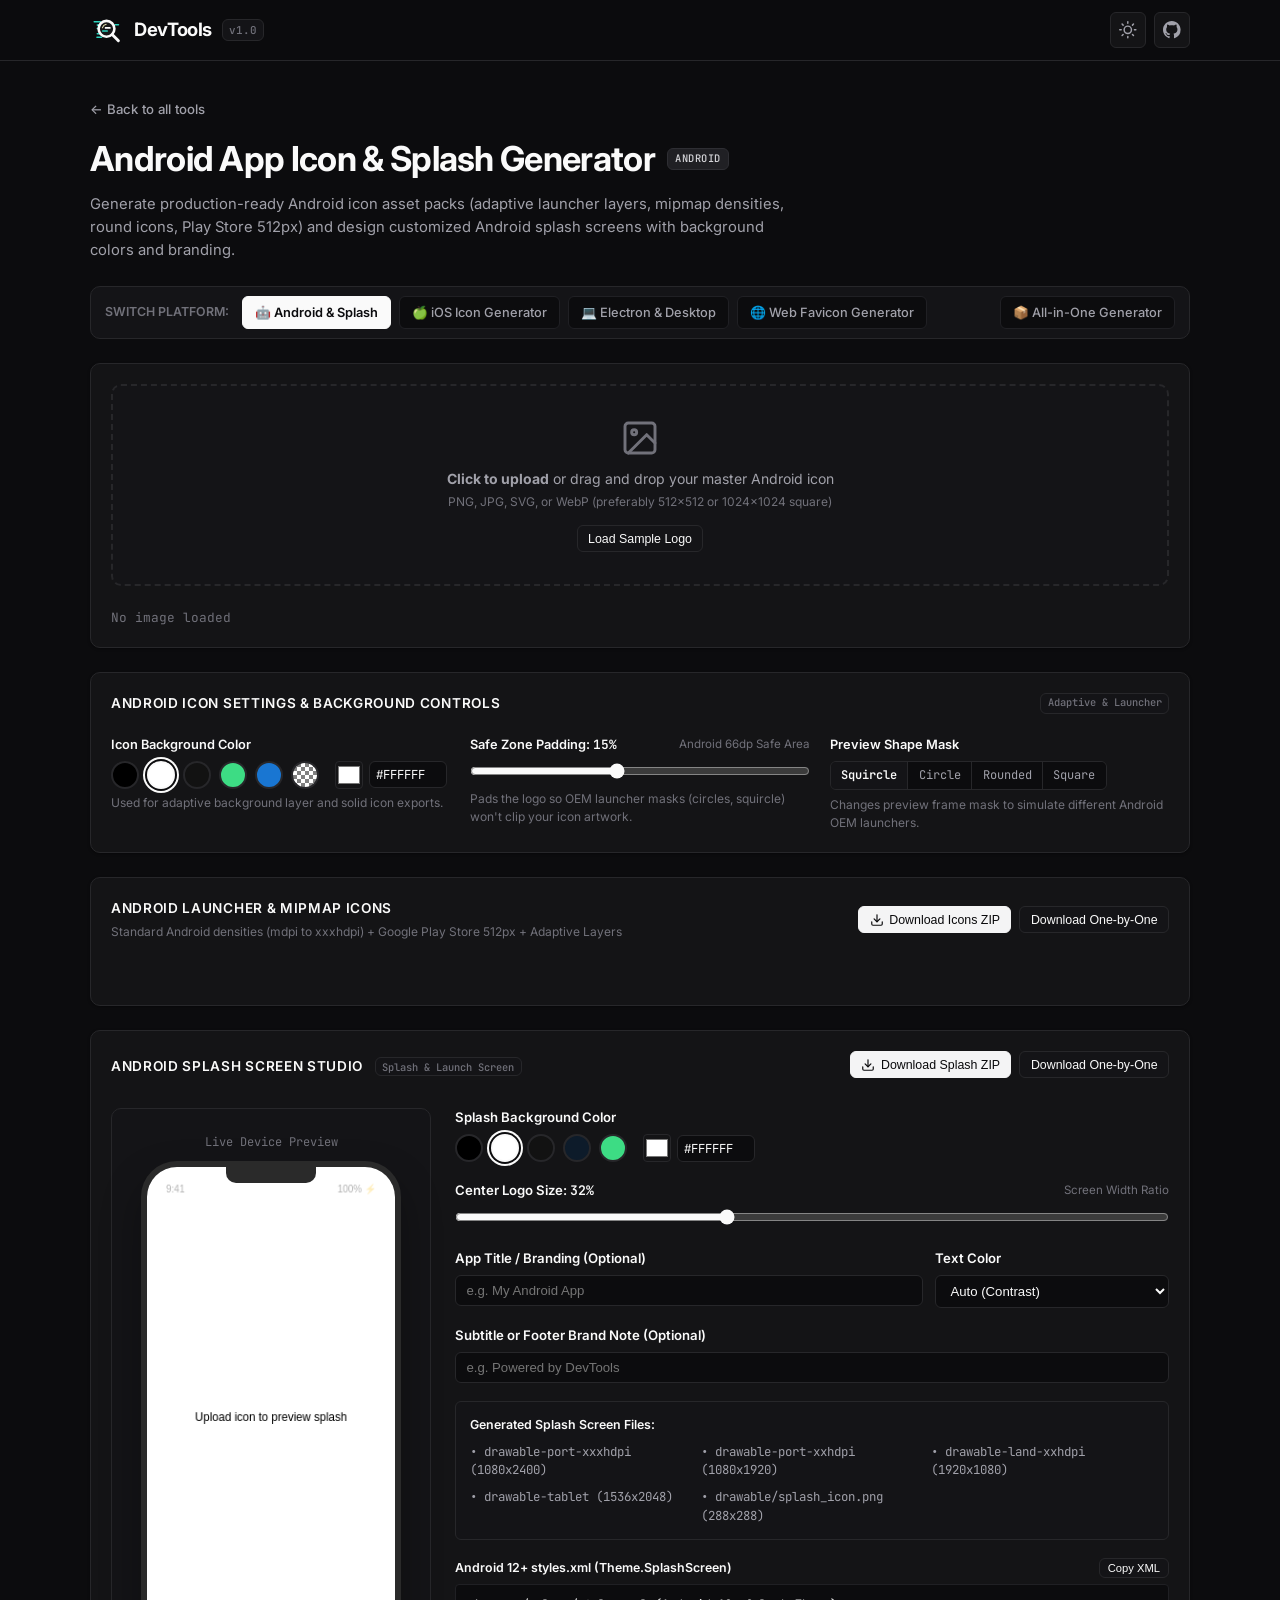
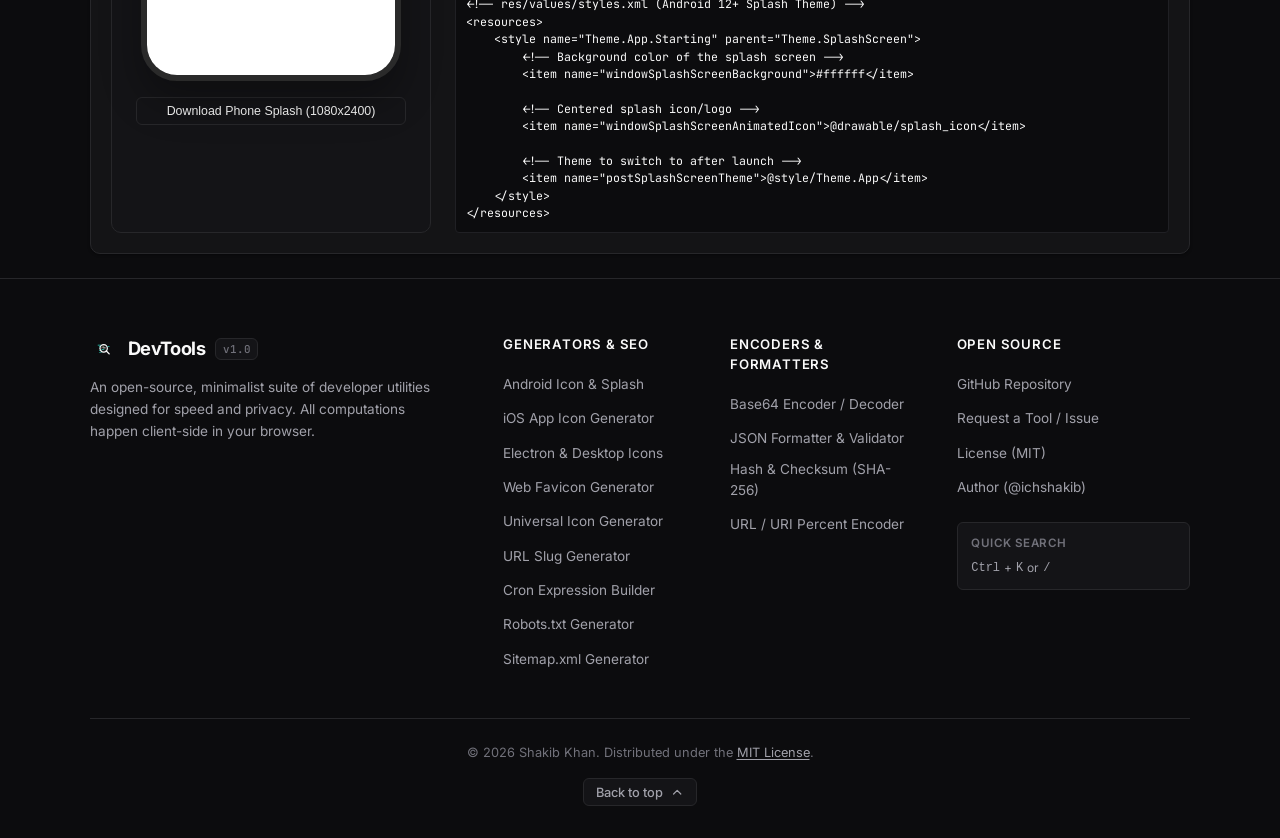
==== commit 39c34a91: "feat: add new Android, iOS, and Electron app icon generator tools" ====
--- a/tools/android-icon-generator.html
+++ b/tools/android-icon-generator.html
@@ -278,7 +278,17 @@
             <span class="panel-title" style="display: block;">Android Launcher & Mipmap Icons</span>
             <span style="font-size: 0.75rem; color: var(--text-muted);">Standard Android densities (mdpi to xxxhdpi) + Google Play Store 512px + Adaptive Layers</span>
           </div>
-          <button id="btn-download-all-icons" class="btn-sm btn-primary">Download All Android Icons</button>
+          <div style="display: flex; align-items: center; gap: 0.5rem; flex-wrap: wrap;">
+            <button id="btn-download-icons-zip" class="btn-sm btn-primary">
+              <svg viewBox="0 0 24 24" fill="none" stroke="currentColor" stroke-width="2" stroke-linecap="round" stroke-linejoin="round" style="width: 14px; height: 14px;">
+                <path d="M21 15v4a2 2 0 0 1-2 2H5a2 2 0 0 1-2-2v-4"></path>
+                <polyline points="7 10 12 15 17 10"></polyline>
+                <line x1="12" y1="15" x2="12" y2="3"></line>
+              </svg>
+              <span>Download Icons ZIP</span>
+            </button>
+            <button id="btn-download-all-icons" class="btn-sm" title="Download each icon file one-by-one">Download One-by-One</button>
+          </div>
         </div>
 
         <div id="icon-grid" class="icon-preview-grid">
@@ -293,7 +303,17 @@
             <span class="panel-title">Android Splash Screen Studio</span>
             <span class="brand-badge" style="font-size: 0.65rem; margin-left: 0.5rem;">Splash & Launch Screen</span>
           </div>
-          <button id="btn-download-all-splash" class="btn-sm btn-primary">Download All Splash Screens</button>
+          <div style="display: flex; align-items: center; gap: 0.5rem; flex-wrap: wrap;">
+            <button id="btn-download-splash-zip" class="btn-sm btn-primary">
+              <svg viewBox="0 0 24 24" fill="none" stroke="currentColor" stroke-width="2" stroke-linecap="round" stroke-linejoin="round" style="width: 14px; height: 14px;">
+                <path d="M21 15v4a2 2 0 0 1-2 2H5a2 2 0 0 1-2-2v-4"></path>
+                <polyline points="7 10 12 15 17 10"></polyline>
+                <line x1="12" y1="15" x2="12" y2="3"></line>
+              </svg>
+              <span>Download Splash ZIP</span>
+            </button>
+            <button id="btn-download-all-splash" class="btn-sm" title="Download each splash screen file one-by-one">Download One-by-One</button>
+          </div>
         </div>
 
         <div style="display: grid; grid-template-columns: minmax(280px, 320px) 1fr; gap: 1.5rem; margin-top: 1rem;" class="splash-workspace-grid">
@@ -922,7 +942,20 @@
       showToast('Saved', 'Downloaded Phone Splash (1080x2400)');
     });
 
-    // Download All Android Icons
+    // Download All Android Icons as structured ZIP
+    document.getElementById('btn-download-icons-zip').addEventListener('click', async () => {
+      if (iconBlobs.size === 0 && !sourceImage) {
+        showToast('No Icons', 'Please upload or load an image first.');
+        return;
+      }
+      const files = [];
+      iconBlobs.forEach((blob, path) => {
+        files.push({ name: path, data: blob });
+      });
+      await downloadZip('android_app_icons.zip', files);
+    });
+
+    // Download All Android Icons One-by-One
     document.getElementById('btn-download-all-icons').addEventListener('click', () => {
       if (iconBlobs.size === 0) {
         showToast('No Icons', 'Please upload or load an image first.');
@@ -944,7 +977,21 @@
       showToast('Downloading Icons', `Exporting ${count} Android icons.`);
     });
 
-    // Download All Splash Screens
+    // Download All Splash Screens as ZIP
+    document.getElementById('btn-download-splash-zip').addEventListener('click', async () => {
+      if (splashBlobs.size === 0 && !sourceImage) {
+        showToast('No Splash Screens', 'Please upload or load an image first.');
+        return;
+      }
+      const files = [];
+      splashBlobs.forEach((blob, filename) => {
+        files.push({ name: filename, data: blob });
+      });
+      files.push({ name: 'res/values/styles_splash.xml', data: codeXmlSnippet.textContent });
+      await downloadZip('android_splash_screens.zip', files);
+    });
+
+    // Download All Splash Screens One-by-One
     document.getElementById('btn-download-all-splash').addEventListener('click', () => {
       if (splashBlobs.size === 0) {
         showToast('No Splash Screens', 'Please upload or load an image first.');
